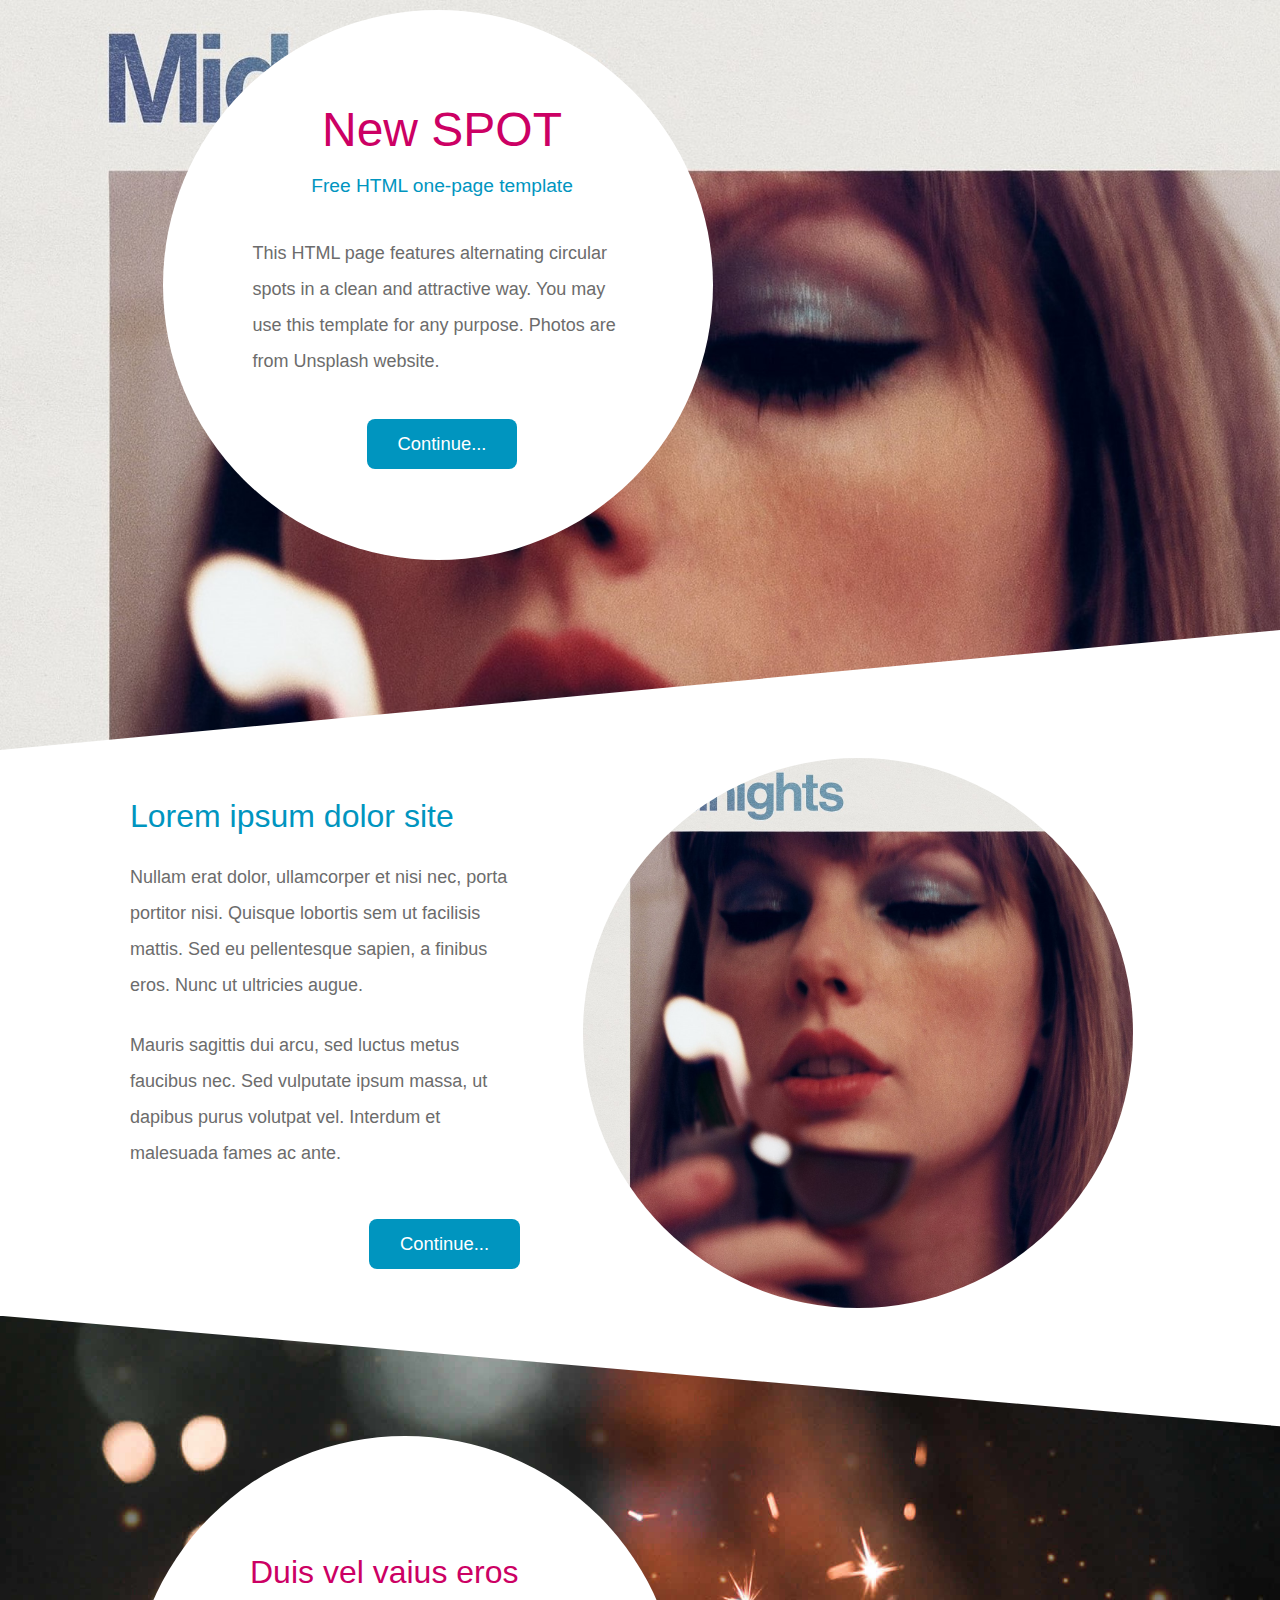
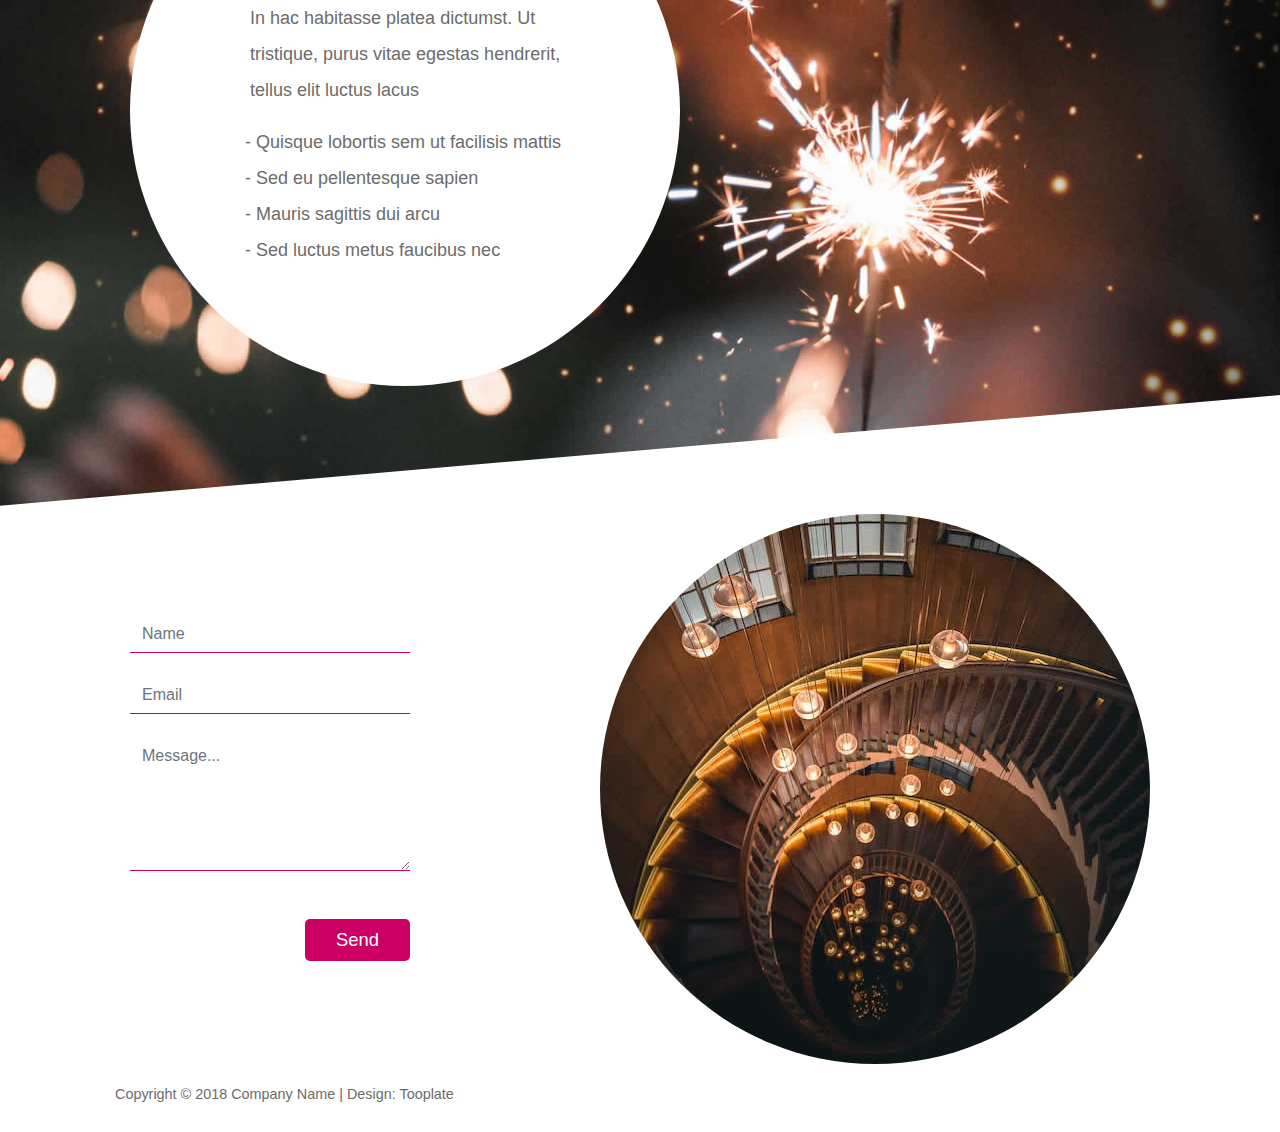
==== index.html @ 7da33c01 "first commit" ====
<!DOCTYPE html>
<html lang="en">

<head>
    <meta charset="UTF-8">
    <meta name="viewport" content="width=device-width, initial-scale=1.0">
    <meta http-equiv="X-UA-Compatible" content="ie=edge">
    <link rel="stylesheet" href="css/bootstrap.min.css">
    <link rel="stylesheet" href="css/tooplate-style.css">
    <title>New Spot HTML Page by Tooplate</title>
    
</head>

<body>
    <div class="tm-container mx-auto">
        <section class="tm-section tm-section-1">
            <div class="container">
                <div class="row">
                    <div class="col-sm-12">
                        <div class="tm-bg-circle-white tm-flex-center-v">
                            <header class="text-center">
                                <h1 class="tm-site-title">New SPOT</h1>
                                <p class="tm-site-subtitle">Free HTML one-page template</p>
                            </header>
                            <p>This HTML page features alternating circular spots in a clean and attractive way. You may use this template for any purpose. Photos are from Unsplash website.</p>
                            <p class="text-center mt-4 mb-0">
                                <a data-scroll href="#tm-section-2" class="btn tm-btn-secondary">Continue...</a>
                            </p>

                        </div>
                    </div>
                </div>
            </div>
        </section>
        <section id="tm-section-2" class="tm-section pt-2 pb-2">
            <div class="container">
                <div class="row">
                    <div class="col-xl-5 col-lg-6 tm-flex-center-v tm-text-container tm-section-left">
                        <h2 class="tm-color-secondary mb-4">Lorem ipsum dolor site</h2>
                        <p class="mb-4">Nullam erat dolor, ullamcorper et nisi nec, porta portitor nisi. Quisque lobortis sem ut facilisis
                            mattis. Sed eu pellentesque sapien, a finibus eros. Nunc ut ultricies augue.</p>
                        <p class="mb-5">Mauris sagittis dui arcu, sed luctus metus faucibus nec. Sed vulputate ipsum massa, ut dapibus purus
                            volutpat vel. Interdum et malesuada fames ac ante.</p>
                        <p class="text-right mb-0">
                            <a href="#tm-section-3" class="btn tm-btn-secondary">Continue...</a>
                        </p>
                    </div>
                    <div class="col-xl-7 col-lg-6 tm-circle-img-container">
                        <img src="image/midnight.jpeg" alt="Image" class="rounded-circle tm-circle-img">
                    </div>
                </div>
            </div>
        </section>
        <section id="tm-section-3" class="tm-section tm-section-3">
            <div class="container">
                <div class="row">
                    <div class="col-sm-12 tm-section-2-right">
                        <div class="tm-bg-circle-white tm-bg-circle-pad-2 tm-flex-center-v">
                            <header>
                                <h2 class="tm-color-primary">Duis vel vaius eros</h2>
                            </header>
                            <p>In hac habitasse platea dictumst. Ut tristique, purus vitae egestas hendrerit, tellus elit luctus
                                lacus
                            </p>
                            <ul class="dashed">
                                <li>Quisque lobortis sem ut facilisis mattis</li>
                                <li>Sed eu pellentesque sapien</li>
                                <li>Mauris sagittis dui arcu</li>
                                <li>Sed luctus metus faucibus nec</li>
                            </ul>
                        </div>
                    </div>
                </div>
            </div>
        </section>
        <section class="tm-section pt-2 pb-3">
            <div class="container">
                <div class="row">
                    <div class="col-xl-4 col-lg-4 tm-flex-center-v tm-section-left">
                        <form action="#" class="tm-contact-form" method="POST">
                            <div class="form-group mb-4">
                                <input type="text" id="contact_name" name="contact_name" class="form-control" placeholder="Name" required/>
                            </div>
                            <div class="form-group mb-4">
                                <input type="email" id="contact_email" name="contact_email" class="form-control" placeholder="Email" required/>
                            </div>
                            <div class="form-group mb-5">
                                <textarea rows="5" id="contact_message" name="contact_message" class="form-control" placeholder="Message..." required></textarea>
                            </div>
                            <div class="form-group mb-0 text-right">
                                <button type="submit" class="btn tm-btn-primary tm-send-btn">Send</button>
                            </div>
                        </form>
                    </div>
                    <div class="col-xl-8 col-lg-8 tm-circle-img-container tm-contact-right">
                        <img src="img/img-02.jpg" alt="Image" class="rounded-circle tm-circle-img">
                    </div>
                </div>
            </div>
        </section>
        <footer class="container">
            <div class="row">
                <div class="col-xs-12">
                    <p class="small mb-4 tm-footer-text">Copyright &copy; 2018 Company Name 
                    
                    | Design: <a rel="nofollow" href="https://www.tooplate.com" class="tm-footer-link">Tooplate</a>
                    </p>
                </div>
            </div>
        </footer>
    </div>
    <script src="js/smooth-scroll.polyfills.min.js"></script>
    <!-- https://github.com/cferdinandi/smooth-scroll -->
    <script>
        var scroll = new SmoothScroll('a[href*="#"]', {
            easing: 'easeInOutQuart',
            speed: 800
        });
    </script>
</body>
</html>
---- css/tooplate-style.css ----
/*

Template 2107 New Spot

http://www.tooplate.com/view/2107-new-spot

COLOR CODES

	Primary (Pink):   #CC0064
	Secondary (Blue): #0095BF
  
*/

* {
  margin: 0;
  padding: 0;
}

body {
  background-color: #eee;
  color: #6c6c6c;
  font-family: "Open Sans", Helvetica, Arial, sans-serif;
  font-size: 18px;
  overflow-x: hidden;
}

.tm-container {
  background-color: white;
  max-width: 1400px;
}

.tm-site-title {
  color: #cc0064;
  font-size: 3rem;
}

.tm-site-subtitle {
  color: #0095bf;
  font-size: 1.2rem;
  margin-bottom: 30px;
}

.tm-section-1 {
  height: 750px;
  background-image: url(../image/midnight.jpeg);
  background-size:cover;
  -webkit-clip-path: polygon(0px 0px, 100% 0px, 100% 84%, 0px 100%);
  clip-path: polygon(0px 0px, 100% 0px, 100% 84%, 0px 100%);
  /* background-position: center -95px; */
  background-repeat: no-repeat;
  padding-top: 10px;
  padding-left: 65px;
}

.tm-section-3 {
  height: 790px;
  background-image: url(../img/spot-bg-02.jpg);
  background-size: cover;
  -webkit-clip-path: polygon(0px 0px, 100% 14%, 100% 86%, 0px 100%);
  clip-path: polygon(0px 0px, 100% 14%, 100% 86%, 0px 100%);
  background-repeat: no-repeat;
  display: flex;
  align-items: center;
}

.tm-color-primary {
  color: #cc0064;
}

.tm-color-secondary {
  color: #0095bf;
}

.tm-btn-primary {
  color: white;
  background-color: #cc0064;
}

.tm-btn-primary:hover,
.tm-btn-primary:focus {
  background-color: #f21b85;
}

.tm-btn-secondary {
  color: white;
  background-color: #0095bf;
}

.tm-btn-secondary:hover,
.tm-btn-secondary:focus {
  background-color: #44cbf1;
}

.tm-bg-circle-white {
  background-color: white;
  color: #6c6c6c;
  padding: 75px 81px 75px 90px;
  border-radius: 50%;
  width: 550px;
  height: 550px;
}

.tm-bg-circle-pad-2 {
  padding-left: 120px;
}

p,
ul {
  line-height: 2;
  font-weight: 300;
}

ul {
  margin: 0;
}
ul.dashed {
  list-style-type: none;
}
ul.dashed > li {
  text-indent: -5px;
}
ul.dashed > li:before {
  content: "-";
  margin-right: 5px;
  text-indent: -5px;
}

.btn {
  padding: 10px 30px;
  font-size: 1.15rem;
  font-weight: 300;
  border-radius: 8px;
}

a.btn:hover {
  color: white;
  text-decoration: none;
}

.tm-flex-center-v {
  display: flex;
  flex-direction: column;
  justify-content: center;
}

.tm-text-container {
  max-width: 420px;
}

.tm-circle-img {
  width: 550px;
}

.tm-circle-img-container {
  text-align: right;
}

.tm-contact-form {
  max-width: 280px;
}

.form-control {
  border-radius: 0;
  border: none;
  border-bottom: 1px solid #cc0064;
}

.form-control:focus {
  box-shadow: none;
  border-color: #cc0064;
  border-width: 2px;
}

.tm-send-btn {
  border-radius: 5px;
  padding-top: 6px;
  padding-bottom: 6px;
}

.tm-footer-link {
  color: #6c6c6c;
}

.tm-footer-link:hover,
.tm-footer-link:focus {
  color: #cc0064;
  text-decoration: none;
}

@media (min-width: 576px) {
  .container {
    max-width: none;
  }
}
@media (min-width: 768px) {
  .container {
    max-width: 720px;
  }
}

@media (min-width: 992px) {
  .container {
    max-width: 960px;
  }
}

@media (min-width: 1200px) {
  .container {
    max-width: 1050px;
  }
}

@media (max-width: 992px) {
  .tm-bg-circle-white {
    margin-left: auto;
    margin-right: auto;
  }
  .tm-section-left {
    margin: 50px auto;
  }

  .tm-circle-img-container {
    text-align: center;
  }

  .tm-contact-form {
    max-width: 100%;
    padding-left: 30px;
    padding-right: 30px;
  }

  .tm-contact-right {
    margin-bottom: 50px;
  }

  .tm-footer-text {
    margin-left: 30px;
    margin-right: 30px;
  }
}

@media (max-width: 576px) {
  .tm-bg-circle-white {
    border-radius: 100px;
    width: 100%;
    height: auto;
    padding: 50px;
  }

  img {
    max-width: 100%;
  }

  .tm-section-1,
  .tm-section-3 {
    height: auto;
  }

  .tm-section-1 {
    padding-bottom: 90px;
    -webkit-clip-path: polygon(0px 0px, 100% 0px, 100% 92%, 0px 100%);
    clip-path: polygon(0px 0px, 100% 0px, 100% 92%, 0px 100%);
  }

  .tm-section-2 {
    padding-bottom: 50px;
    -webkit-clip-path: polygon(0px 0px, 100% 0px, 100% 92%, 0px 100%);
    clip-path: polygon(0px 0px, 100% 0px, 100% 92%, 0px 100%);
  }
  .tm-section-3 {
    padding-top: 100px;
    padding-bottom: 100px;
    -webkit-clip-path: polygon(0px 0px, 100% 8%, 100% 92%, 0px 100%);
    clip-path: polygon(0px 0px, 100% 8%, 100% 92%, 0px 100%);
  }

  .tm-circle-img-container {
    margin-bottom: 30px;
  }
}
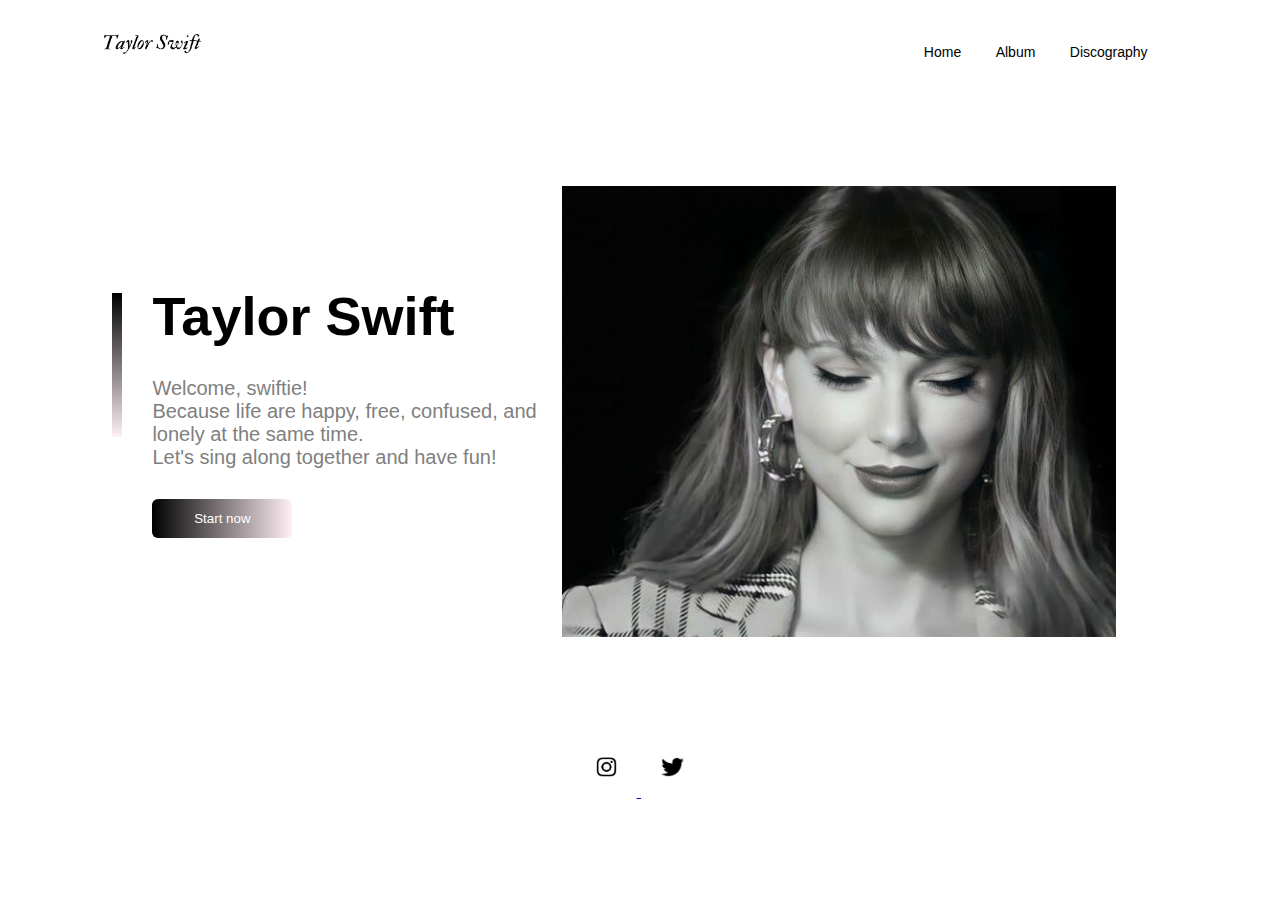
==== commit 83f04969: "Rename home.html to index.html" ====
--- a/index.html
+++ b/index.html
@@ -1,121 +1,66 @@
-<!DOCTYPE html>
-<html lang="en">
+<!doctype html>
+<html>
+	<head>
+		<meta charset="utf-8">
+		<meta name="viewport" content="width=device-width, initial-scale+1.0">
+		<title>Talor Swift</title>
+		<link rel="stylesheet" href="style.css">
+	</head>
 
-<head>
-    <meta charset="UTF-8">
-    <meta name="viewport" content="width=device-width, initial-scale=1.0">
-    <meta http-equiv="X-UA-Compatible" content="ie=edge">
-    <link rel="stylesheet" href="css/bootstrap.min.css">
-    <link rel="stylesheet" href="css/tooplate-style.css">
-    <title>New Spot HTML Page by Tooplate</title>
-    
-</head>
+	<body>
+	
+		<div class="container-navbar">
+			<div class="navbar">
+				<img src="image/logo.png" class="logo">
+				<nav>
+					<ul id="menuList">
+						<li><a href="home.html">Home</a></li>
+						<li><a href="timeline.html">Album</a></li>
+						<li><a href="album.html">Discography</a></li>
+					</ul>
+				</nav>
+				<img src="image/menu.png" class="menu-icon" onclick="togglemenu()">
+			</div>
+			
+			<div class="row">
+				<div class="col-1">
+					<h2>Taylor Swift</h2>
+					<p>Welcome, swiftie!<br/>
+						Because life are happy, free, confused, and lonely at the same time.<br/>
+						Let's sing along together and have fun!</p>
+					<button onclick="playAudio()" type="button">Start now</button>
+					<audio id="myAudio" src="audio/Fearless.mp3" preload="auto"></audio>
+				</div>
+				<div class="col-2">
+					<img src="image/background.jpeg" class="controller">
+				</div>
+			</div>
+			
+			<div class="social-links">
+				<a href="https://www.instagram.com/taylorswift/?hl=id"> <img src="image/instagram.png"> </a>
+				<a href="https://twitter.com/taylorswift13"> <img src="image/twitter.png"> </a>
+			</div>
+		</div>
 
-<body>
-    <div class="tm-container mx-auto">
-        <section class="tm-section tm-section-1">
-            <div class="container">
-                <div class="row">
-                    <div class="col-sm-12">
-                        <div class="tm-bg-circle-white tm-flex-center-v">
-                            <header class="text-center">
-                                <h1 class="tm-site-title">New SPOT</h1>
-                                <p class="tm-site-subtitle">Free HTML one-page template</p>
-                            </header>
-                            <p>This HTML page features alternating circular spots in a clean and attractive way. You may use this template for any purpose. Photos are from Unsplash website.</p>
-                            <p class="text-center mt-4 mb-0">
-                                <a data-scroll href="#tm-section-2" class="btn tm-btn-secondary">Continue...</a>
-                            </p>
 
-                        </div>
-                    </div>
-                </div>
-            </div>
-        </section>
-        <section id="tm-section-2" class="tm-section pt-2 pb-2">
-            <div class="container">
-                <div class="row">
-                    <div class="col-xl-5 col-lg-6 tm-flex-center-v tm-text-container tm-section-left">
-                        <h2 class="tm-color-secondary mb-4">Lorem ipsum dolor site</h2>
-                        <p class="mb-4">Nullam erat dolor, ullamcorper et nisi nec, porta portitor nisi. Quisque lobortis sem ut facilisis
-                            mattis. Sed eu pellentesque sapien, a finibus eros. Nunc ut ultricies augue.</p>
-                        <p class="mb-5">Mauris sagittis dui arcu, sed luctus metus faucibus nec. Sed vulputate ipsum massa, ut dapibus purus
-                            volutpat vel. Interdum et malesuada fames ac ante.</p>
-                        <p class="text-right mb-0">
-                            <a href="#tm-section-3" class="btn tm-btn-secondary">Continue...</a>
-                        </p>
-                    </div>
-                    <div class="col-xl-7 col-lg-6 tm-circle-img-container">
-                        <img src="image/midnight.jpeg" alt="Image" class="rounded-circle tm-circle-img">
-                    </div>
-                </div>
-            </div>
-        </section>
-        <section id="tm-section-3" class="tm-section tm-section-3">
-            <div class="container">
-                <div class="row">
-                    <div class="col-sm-12 tm-section-2-right">
-                        <div class="tm-bg-circle-white tm-bg-circle-pad-2 tm-flex-center-v">
-                            <header>
-                                <h2 class="tm-color-primary">Duis vel vaius eros</h2>
-                            </header>
-                            <p>In hac habitasse platea dictumst. Ut tristique, purus vitae egestas hendrerit, tellus elit luctus
-                                lacus
-                            </p>
-                            <ul class="dashed">
-                                <li>Quisque lobortis sem ut facilisis mattis</li>
-                                <li>Sed eu pellentesque sapien</li>
-                                <li>Mauris sagittis dui arcu</li>
-                                <li>Sed luctus metus faucibus nec</li>
-                            </ul>
-                        </div>
-                    </div>
-                </div>
-            </div>
-        </section>
-        <section class="tm-section pt-2 pb-3">
-            <div class="container">
-                <div class="row">
-                    <div class="col-xl-4 col-lg-4 tm-flex-center-v tm-section-left">
-                        <form action="#" class="tm-contact-form" method="POST">
-                            <div class="form-group mb-4">
-                                <input type="text" id="contact_name" name="contact_name" class="form-control" placeholder="Name" required/>
-                            </div>
-                            <div class="form-group mb-4">
-                                <input type="email" id="contact_email" name="contact_email" class="form-control" placeholder="Email" required/>
-                            </div>
-                            <div class="form-group mb-5">
-                                <textarea rows="5" id="contact_message" name="contact_message" class="form-control" placeholder="Message..." required></textarea>
-                            </div>
-                            <div class="form-group mb-0 text-right">
-                                <button type="submit" class="btn tm-btn-primary tm-send-btn">Send</button>
-                            </div>
-                        </form>
-                    </div>
-                    <div class="col-xl-8 col-lg-8 tm-circle-img-container tm-contact-right">
-                        <img src="img/img-02.jpg" alt="Image" class="rounded-circle tm-circle-img">
-                    </div>
-                </div>
-            </div>
-        </section>
-        <footer class="container">
-            <div class="row">
-                <div class="col-xs-12">
-                    <p class="small mb-4 tm-footer-text">Copyright &copy; 2018 Company Name 
-                    
-                    | Design: <a rel="nofollow" href="https://www.tooplate.com" class="tm-footer-link">Tooplate</a>
-                    </p>
-                </div>
-            </div>
-        </footer>
-    </div>
-    <script src="js/smooth-scroll.polyfills.min.js"></script>
-    <!-- https://github.com/cferdinandi/smooth-scroll -->
-    <script>
-        var scroll = new SmoothScroll('a[href*="#"]', {
-            easing: 'easeInOutQuart',
-            speed: 800
-        });
-    </script>
-</body>
-</html>+		
+	  
+		
+		<script type="text/javascript">
+			var menuList = document.getElementById("menuList");
+			menuList.style.maxHeight = "0px";
+			function togglemenu(){
+				if(menuList.style.maxHeight == "0px"){
+					menuList.style.maxHeight = "130px";
+				} else {
+					menuList.style.maxHeight = "0px";
+				}
+			}
+
+			function playAudio(){
+				return myAudio.paused ? myAudio.play() : myAudio.pause();
+			};
+			
+		</script>
+	</body>
+</html>
--- a/style.css
+++ b/style.css
@@ -0,0 +1,156 @@
+@charset "utf-8";
+/* CSS Document */
+*{
+	margin: 0;
+	padding: 0;
+	font-family: sans-serif;
+}
+.container-navbar{
+	width: 100%;
+	min-height: 100vh;
+	padding-left: 8%;
+	padding-right: 8%;
+	box-sizing: border-box;
+	overflow: hidden;
+}
+.navbar{
+	width: 100%;
+	display: flex;
+	align-items: center;
+}
+.logo{
+	width: 100px;
+	cursor: pointer;
+	margin: 30px 0;
+}
+.menu-icon{
+	width: 25px;
+	cursor: pointer;
+	display: none;
+}
+nav{
+	flex: 1;
+	text-align: right;
+}
+nav ul li{
+	list-style: none;
+	display: inline-block;
+	margin-right: 30px;
+}
+nav ul li a{
+	text-decoration: none;
+	color: black;
+	font-size: 14px;
+}
+nav ul li a:hover{
+	color: crimson;
+}
+.row{
+	display: flex;
+	justify-content: space-between;
+	align-items: center;
+	margin: 100px 0;
+}
+.col-1{
+	flex-basis: 40%;
+	position: relative;
+	margin-left: 50px;
+}
+.col-1 h2{
+	font-size: 54px;
+}
+.col-1 p{
+	font-size: 16px;
+	color: gray;
+	font-weight: 100;
+}
+.col-1 p{
+	margin: 30px 0;
+	font-size: 20px;
+}
+button{
+	width: 140px;
+	border: 0;
+	padding: 12px 10px;
+	outline: none;
+	color: white;
+	background: linear-gradient(to right,#000000,#FFF0F5);
+	border-radius: 6px;
+	cursor: pointer;
+	transition: width 0.5s;
+}
+button:hover{
+	width: 160px;
+	display: flex;
+	align-items: center;
+	justify-content: space-between;
+}
+.col-1::after{
+	content: ' ';
+	width: 10px;
+	height: 57%;
+	background: linear-gradient(#000000,#FFF0F5);
+	position: absolute;
+	left: -40px;
+	top: 8px;
+}
+.col-2{
+	position: relative;
+	flex-basis: 60%;
+	display: flex;
+	align-items: center;
+}
+.col-2 .controller{
+	width: 90%;
+}
+.social-links img{
+	height: 20px;
+	margin: 20px;
+	cursor: pointer;
+}
+.social-links{
+	text-align: center;
+}
+@media only screen and (max-width:700px){
+	nav ul{
+		width: 100%;
+		background: linear-gradient(#808080,#FFF);
+		position: absolute;
+		top: 75px;
+		right: 0;
+		z-index: 2;
+	}
+	nav ul li{
+		display: block;
+		margin-top: 10px;
+		margin-bottom: 10px;
+	}
+	nav ul li a{
+		color: black;
+	}
+	.menu-icon{
+		display: block;
+	}
+	#menuList{
+		overflow: hidden;
+		transition: 0.5s;
+	}
+	.row{
+		flex-direction: column-reverse;
+		margin: 50px 0;
+	}
+	.col-2{
+		flex-basis: 100%;
+		margin-bottom: 50px;
+	}
+	.col-2 .controller{
+		width: 77%;
+	}
+	.col-1{
+		flex-basis: 100%;
+	}
+	.col-1 h2{
+		font-size: 35px;
+	}
+}
+
